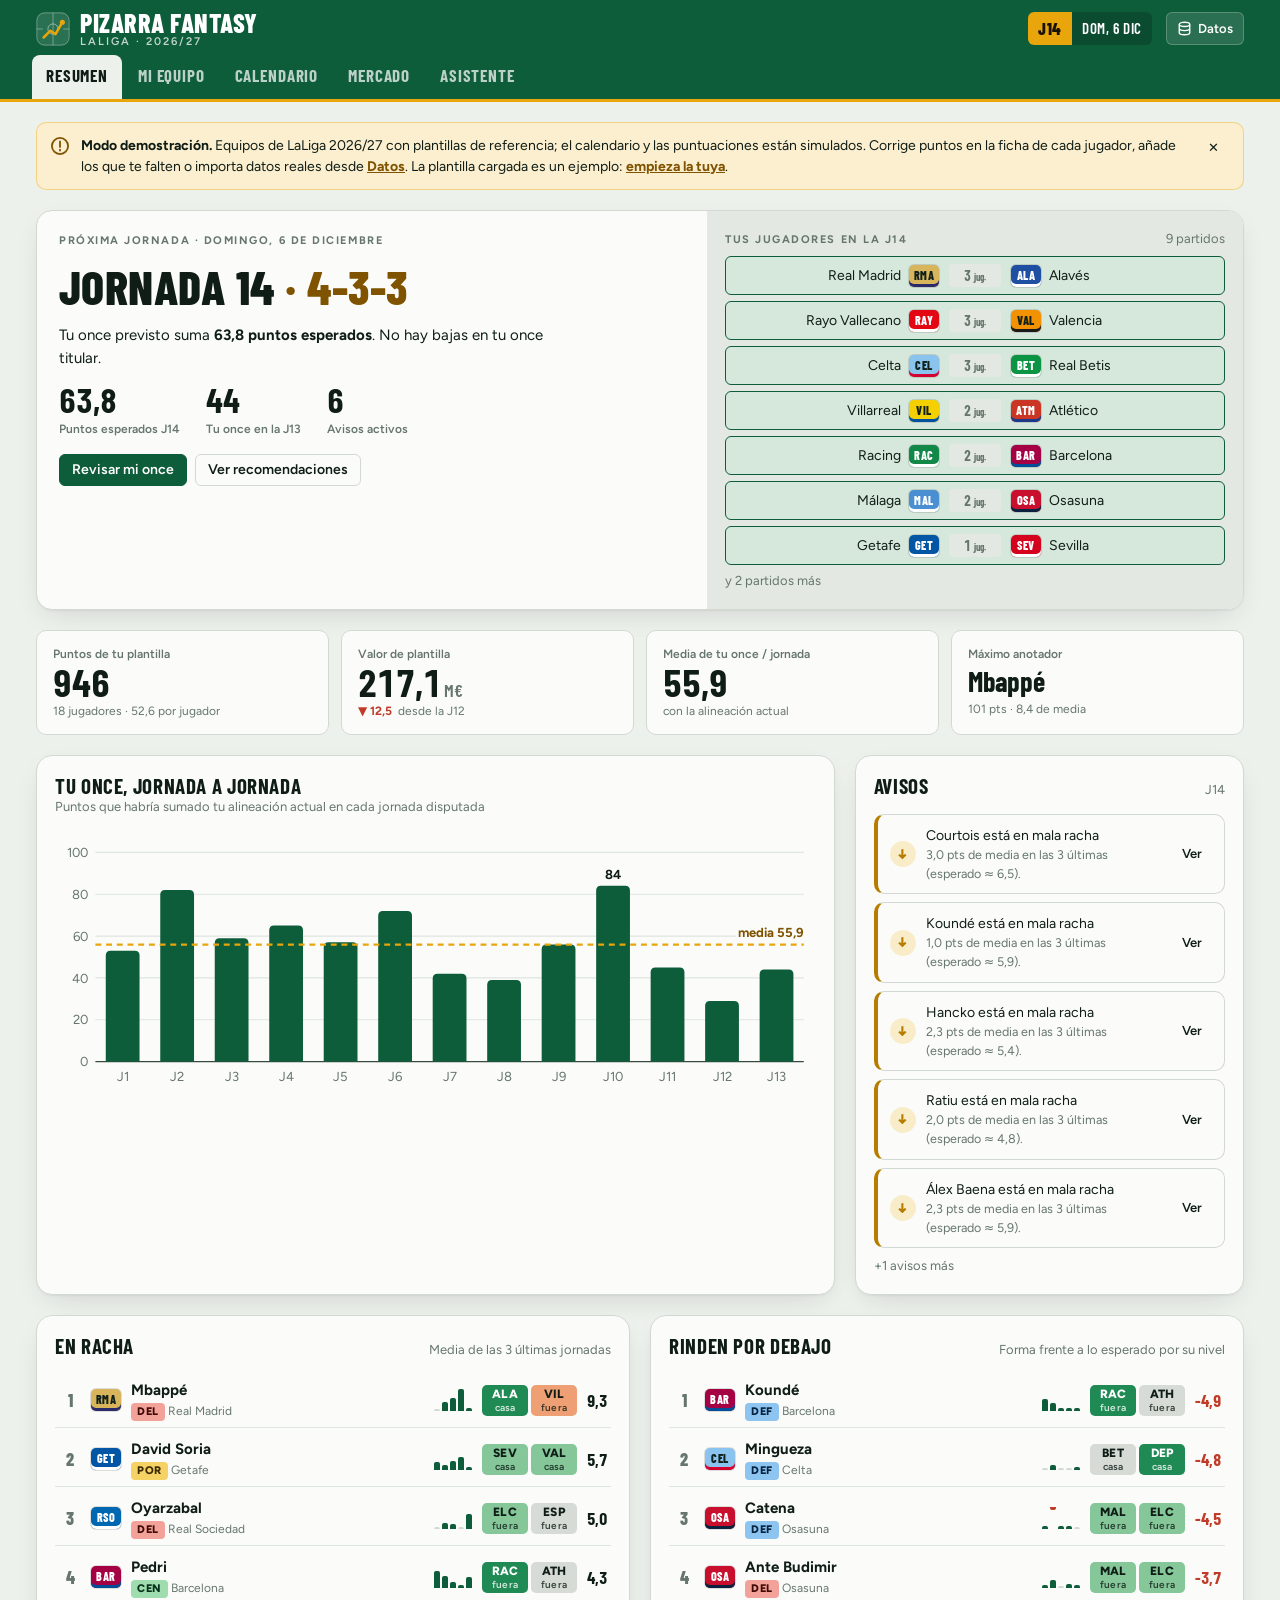
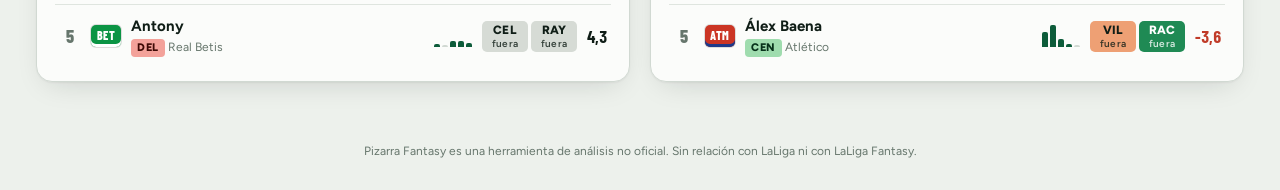
==== fantasy/index.html @ b84b713e "Añadir Pizarra Fantasy: analizador de equipo de LaLiga Fantasy App web estática (HTML/CSS/JS sin dep" ====
<!DOCTYPE html>
<html lang="es">
<head>
  <meta charset="UTF-8">
  <meta name="viewport" content="width=device-width, initial-scale=1.0, viewport-fit=cover">
  <title>Pizarra Fantasy</title>
  <meta name="description" content="Analiza tu equipo de LaLiga Fantasy: forma, puntos por jornada, calendario, alineación óptima y fichajes recomendados.">
  <link rel="preconnect" href="https://fonts.googleapis.com">
  <link rel="preconnect" href="https://fonts.gstatic.com" crossorigin>
  <link rel="stylesheet" href="https://fonts.googleapis.com/css2?family=Barlow+Condensed:wght@600;700;800&family=Figtree:wght@400;500;600;700;800&display=swap">
  <link rel="stylesheet" href="app.css">
</head>
<body>
  <header class="top">
    <div class="top-inner">
      <div class="top-row">
        <a class="brand" href="#resumen" aria-label="Pizarra Fantasy, inicio">
          <svg class="brand-mark" viewBox="0 0 40 40" aria-hidden="true">
            <rect x="1" y="1" width="38" height="38" rx="9" fill="#ffffff" fill-opacity=".12" stroke="#ffffff" stroke-opacity=".4"/>
            <path d="M20 1v38M1 20h7M32 20h7" stroke="#ffffff" stroke-opacity=".4"/>
            <circle cx="20" cy="20" r="6" fill="none" stroke="#ffffff" stroke-opacity=".55"/>
            <path d="M9 30 L17 22 L23 26 L31 12" fill="none" stroke="#e8a50c" stroke-width="3" stroke-linecap="round" stroke-linejoin="round"/>
            <circle cx="31" cy="12" r="3" fill="#e8a50c"/>
          </svg>
          <span class="brand-name">Pizarra Fantasy<small>LaLiga · 2026/27</small></span>
        </a>
        <div class="matchday" id="md-label" aria-label="Próxima jornada"></div>
        <button class="icon-btn" id="data-btn" type="button">
          <svg width="15" height="15" viewBox="0 0 20 20" aria-hidden="true"><ellipse cx="10" cy="4.5" rx="7" ry="2.8" fill="none" stroke="currentColor" stroke-width="1.8"/><path d="M3 4.5v11c0 1.5 3.1 2.8 7 2.8s7-1.3 7-2.8v-11M3 10c0 1.5 3.1 2.8 7 2.8s7-1.3 7-2.8" fill="none" stroke="currentColor" stroke-width="1.8"/></svg>
          Datos
        </button>
      </div>
      <nav class="tabs" role="tablist" aria-label="Secciones">
        <button class="tab" role="tab" data-tab="resumen">Resumen</button>
        <button class="tab" role="tab" data-tab="equipo">Mi equipo</button>
        <button class="tab" role="tab" data-tab="calendario">Calendario</button>
        <button class="tab" role="tab" data-tab="mercado">Mercado</button>
        <button class="tab" role="tab" data-tab="asistente">Asistente</button>
      </nav>
    </div>
  </header>

  <main class="wrap" id="main"></main>
  <p class="footer-note wrap" style="padding-block:0 30px">Pizarra Fantasy es una herramienta de análisis no oficial. Sin relación con LaLiga ni con LaLiga Fantasy.</p>

  <dialog id="modal" aria-label="Detalle"></dialog>

  <script src="data.js"></script>
  <script src="app.js"></script>
</body>
</html>
---- fantasy/app.css ----
/* Layout: cabecera tipo marcador + pestañas; contenido en rejilla de 12 columnas que se pliega a una en móvil.
   Identidad: pizarra táctica (verde césped, tiza) con el ámbar de los puntos como único acento. */
:root {
  --bg: #edf1ec;
  --surface: #fbfcfa;
  --surface-2: #e3e9e2;
  --ink: #0f1d16;
  --ink-2: #384a40;
  --muted: #66766c;
  --line: #d1d9d2;
  --brand: #0d5c3a;
  --brand-soft: #d6e8dc;
  --brand-ink: #ffffff;
  --accent: #e8a50c;
  --accent-ink: #7f5300;
  --accent-soft: #fbefcf;
  --pitch-1: #2e7a4d;
  --pitch-2: #296f46;
  --chalk: rgba(255, 255, 255, .5);
  --good: #1b8550;
  --warn: #b77d00;
  --bad: #c03b28;
  --good-soft: #dcefe3;
  --warn-soft: #f8ecc9;
  --bad-soft: #f7dfd9;
  --fdr1: #1f8a54; --fdr2: #86c79a; --fdr3: #d6dbd5; --fdr4: #eea074; --fdr5: #c03b28;
  --fdr1-ink: #ffffff; --fdr2-ink: #0f1d16; --fdr3-ink: #0f1d16; --fdr4-ink: #0f1d16; --fdr5-ink: #ffffff;
  --bar: #0d5c3a;
  --bar-neg: #c03b28;
  --grid: #dfe5df;
  --overlay: rgba(10, 20, 15, .45);
  --shadow: 0 1px 2px rgba(15, 29, 22, .05), 0 10px 30px -12px rgba(15, 29, 22, .18);
  --head-bg: #0d5c3a;
  --head-ink: #ffffff;

  --f-display: "Barlow Condensed", "Arial Narrow", "Roboto Condensed", sans-serif;
  --f-body: "Figtree", system-ui, -apple-system, "Segoe UI", Roboto, sans-serif;

  --r-sm: 6px;
  --r-md: 10px;
  --r-lg: 16px;
}
@media (prefers-color-scheme: dark) {
  :root:not([data-theme="light"]) {
    --bg: #0d1612; --surface: #14201a; --surface-2: #1b2a22; --ink: #e6eee9; --ink-2: #bccbc2; --muted: #879a8f;
    --line: #273830; --brand: #5cb98a; --brand-soft: #1d3a2b; --brand-ink: #07130c; --accent: #f2b52e; --accent-ink: #f2b52e;
    --accent-soft: #3a2e10; --pitch-1: #1f5a39; --pitch-2: #1b5134; --chalk: rgba(255, 255, 255, .38);
    --good: #4fbf83; --warn: #e2a93a; --bad: #ec6e57; --good-soft: #173826; --warn-soft: #3b2f12; --bad-soft: #432019;
    --fdr1: #2b9c62; --fdr2: #6fb488; --fdr3: #3a4a42; --fdr4: #d98458; --fdr5: #d24a35;
    --fdr1-ink: #07130c; --fdr2-ink: #07130c; --fdr3-ink: #e6eee9; --fdr4-ink: #07130c; --fdr5-ink: #ffffff;
    --bar: #5cb98a; --bar-neg: #ec6e57; --grid: #22332a; --overlay: rgba(0, 0, 0, .6);
    --shadow: 0 1px 2px rgba(0, 0, 0, .3), 0 10px 30px -12px rgba(0, 0, 0, .6);
    --head-bg: #10301f; --head-ink: #ffffff;
    color-scheme: dark;
  }
}
:root[data-theme="dark"] {
  --bg: #0d1612; --surface: #14201a; --surface-2: #1b2a22; --ink: #e6eee9; --ink-2: #bccbc2; --muted: #879a8f;
  --line: #273830; --brand: #5cb98a; --brand-soft: #1d3a2b; --brand-ink: #07130c; --accent: #f2b52e; --accent-ink: #f2b52e;
  --accent-soft: #3a2e10; --pitch-1: #1f5a39; --pitch-2: #1b5134; --chalk: rgba(255, 255, 255, .38);
  --good: #4fbf83; --warn: #e2a93a; --bad: #ec6e57; --good-soft: #173826; --warn-soft: #3b2f12; --bad-soft: #432019;
  --fdr1: #2b9c62; --fdr2: #6fb488; --fdr3: #3a4a42; --fdr4: #d98458; --fdr5: #d24a35;
  --fdr1-ink: #07130c; --fdr2-ink: #07130c; --fdr3-ink: #e6eee9; --fdr4-ink: #07130c; --fdr5-ink: #ffffff;
  --bar: #5cb98a; --bar-neg: #ec6e57; --grid: #22332a; --overlay: rgba(0, 0, 0, .6);
  --shadow: 0 1px 2px rgba(0, 0, 0, .3), 0 10px 30px -12px rgba(0, 0, 0, .6);
    --head-bg: #10301f; --head-ink: #ffffff;
  color-scheme: dark;
}

* { box-sizing: border-box; }
html, body { background: var(--bg); }
body {
  margin: 0; color: var(--ink); font-family: var(--f-body); font-size: 15px; line-height: 1.5;
  -webkit-font-smoothing: antialiased;
}
button, input, select, textarea { font: inherit; color: inherit; }
button { cursor: pointer; }
:focus-visible { outline: 2px solid var(--accent); outline-offset: 2px; border-radius: 4px; }
.num { font-variant-numeric: tabular-nums; }
.muted { color: var(--muted); }
h1, h2, h3 { text-wrap: balance; margin: 0; }

/* ---------- Cabecera ---------- */
.top {
  position: sticky; top: env(safe-area-inset-top, 0px); z-index: 20;
  background: var(--head-bg); color: var(--head-ink);
  border-bottom: 3px solid var(--accent);
}
.top-inner { max-width: 1240px; margin: 0 auto; padding: 10px 16px 0; display: grid; gap: 8px; }
.top-row { display: flex; align-items: center; gap: 14px; flex-wrap: wrap; }
.brand { display: flex; align-items: center; gap: 10px; text-decoration: none; color: inherit; }
.brand-mark { width: 34px; height: 34px; flex: none; }
.brand-name { font-family: var(--f-display); font-weight: 800; font-size: 26px; letter-spacing: .02em; text-transform: uppercase; line-height: 1; }
.brand-name small { display: block; font-size: 11px; font-weight: 600; letter-spacing: .18em; opacity: .75; font-family: var(--f-body); }
.matchday {
  margin-left: auto; display: flex; align-items: stretch; border-radius: var(--r-sm); overflow: hidden;
  font-family: var(--f-display); text-transform: uppercase; letter-spacing: .04em; font-size: 15px; font-weight: 600;
  background: rgba(0, 0, 0, .18);
}
.matchday b { background: var(--accent); color: #1a1200; padding: 4px 10px; font-weight: 800; font-size: 17px; }
.matchday span { padding: 4px 10px; display: flex; align-items: center; }
.icon-btn {
  background: rgba(255, 255, 255, .12); border: 1px solid rgba(255, 255, 255, .22); color: inherit;
  border-radius: var(--r-sm); padding: 6px 10px; display: inline-flex; align-items: center; gap: 6px; font-size: 13px; font-weight: 600;
}
.icon-btn:hover { background: rgba(255, 255, 255, .2); }
.tabs { display: flex; gap: 2px; overflow-x: auto; scrollbar-width: none; margin: 0 -4px; }
.tabs::-webkit-scrollbar { display: none; }
.tab {
  background: none; border: 0; color: inherit; opacity: .72; padding: 8px 14px 10px; white-space: nowrap;
  font-family: var(--f-display); font-size: 17px; font-weight: 700; letter-spacing: .05em; text-transform: uppercase;
  border-radius: 8px 8px 0 0; position: relative;
}
.tab:hover { opacity: 1; }
.tab[aria-selected="true"] { opacity: 1; background: var(--bg); color: var(--ink); }

/* ---------- Contenedor ---------- */
.wrap { max-width: 1240px; margin: 0 auto; padding-inline: 16px; padding-block: 20px 60px; }
.view { display: grid; gap: 20px; }
.grid { display: grid; grid-template-columns: repeat(12, minmax(0, 1fr)); gap: 20px; }
.span-12 { grid-column: span 12; } .span-8 { grid-column: span 8; } .span-7 { grid-column: span 7; }
.span-6 { grid-column: span 6; } .span-5 { grid-column: span 5; } .span-4 { grid-column: span 4; }
@media (max-width: 960px) { .span-8, .span-7, .span-6, .span-5, .span-4 { grid-column: span 12; } }

.panel {
  background: var(--surface); border: 1px solid var(--line); border-radius: var(--r-lg);
  padding: 18px; min-width: 0; box-shadow: var(--shadow);
}
.panel-head { display: flex; align-items: baseline; justify-content: space-between; gap: 12px; margin-bottom: 14px; flex-wrap: wrap; }
.panel-title { font-family: var(--f-display); font-size: 21px; font-weight: 700; text-transform: uppercase; letter-spacing: .03em; line-height: 1.1; }
.panel-sub { font-size: 13px; color: var(--muted); }
.eyebrow { font-size: 11px; font-weight: 700; letter-spacing: .14em; text-transform: uppercase; color: var(--muted); }

/* ---------- Aviso de datos ---------- */
.notice {
  display: flex; gap: 12px; align-items: flex-start; padding: 12px 14px; border-radius: var(--r-md);
  background: var(--accent-soft); border: 1px solid color-mix(in srgb, var(--accent) 40%, transparent); font-size: 14px;
}
.notice svg { flex: none; margin-top: 2px; color: var(--accent-ink); }
.notice p { margin: 0; flex: 1; min-width: 0; }
.notice .link { color: var(--accent-ink); font-weight: 700; background: none; border: 0; padding: 0; text-decoration: underline; }

/* ---------- Botones ---------- */
.btn {
  display: inline-flex; align-items: center; gap: 6px; border-radius: var(--r-sm); border: 1px solid var(--line);
  background: var(--surface); padding: 7px 12px; font-size: 14px; font-weight: 600; line-height: 1.2;
}
.btn:hover { border-color: var(--ink-2); }
.btn-primary { background: var(--brand); color: var(--brand-ink); border-color: var(--brand); }
.btn-primary:hover { filter: brightness(1.08); border-color: var(--brand); }
.btn-accent { background: var(--accent); color: #1a1200; border-color: var(--accent); }
.btn-ghost { background: transparent; border-color: transparent; }
.btn-ghost:hover { background: var(--surface-2); border-color: transparent; }
.btn-sm { padding: 4px 9px; font-size: 13px; }
.btn-danger { color: var(--bad); }
.add-btn {
  width: 30px; height: 30px; border-radius: 50%; border: 1px solid var(--line); background: var(--surface);
  display: inline-grid; place-items: center; font-size: 18px; font-weight: 700; line-height: 1; color: var(--brand);
}
.add-btn:hover { background: var(--brand); color: var(--brand-ink); border-color: var(--brand); }
.add-btn.owned { background: var(--brand-soft); color: var(--brand); border-color: transparent; }
.add-btn.owned:hover { background: var(--bad-soft); color: var(--bad); }

/* ---------- Formularios ---------- */
.field { display: grid; gap: 4px; font-size: 12px; font-weight: 600; color: var(--muted); }
.input, .select, textarea.input {
  border: 1px solid var(--line); background: var(--surface); border-radius: var(--r-sm); padding: 7px 10px; font-size: 14px; min-width: 0;
}
.input:focus, .select:focus { outline: 2px solid var(--brand); outline-offset: -1px; }
.toolbar { display: flex; gap: 10px; flex-wrap: wrap; align-items: end; }
.chips { display: inline-flex; gap: 4px; flex-wrap: wrap; }
.chip {
  border: 1px solid var(--line); background: var(--surface); border-radius: 999px; padding: 5px 12px;
  font-size: 13px; font-weight: 700; letter-spacing: .03em;
}
.chip[aria-pressed="true"] { background: var(--ink); color: var(--bg); border-color: var(--ink); }

/* ---------- KPIs ---------- */
.kpis { display: grid; grid-template-columns: repeat(4, minmax(0, 1fr)); gap: 12px; }
@media (max-width: 760px) { .kpis { grid-template-columns: repeat(2, minmax(0, 1fr)); } }
.kpi { background: var(--surface); border: 1px solid var(--line); border-radius: var(--r-md); padding: 14px 16px; min-width: 0; }
.kpi-label { font-size: 12px; font-weight: 600; color: var(--muted); }
.kpi-value { font-family: var(--f-display); font-size: 38px; font-weight: 700; line-height: 1.05; font-variant-numeric: tabular-nums; }
.kpi-value small { font-size: 18px; font-weight: 600; color: var(--muted); margin-left: 2px; }
.kpi-foot { font-size: 12px; color: var(--muted); display: flex; gap: 6px; align-items: center; }
.delta-up { color: var(--good); font-weight: 700; }
.delta-down { color: var(--bad); font-weight: 700; }

/* ---------- Hero de jornada ---------- */
.hero {
  display: grid; grid-template-columns: minmax(0, 1.25fr) minmax(0, 1fr); gap: 0; border-radius: var(--r-lg); overflow: hidden;
  border: 1px solid var(--line); background: var(--surface); box-shadow: var(--shadow);
}
@media (max-width: 860px) { .hero { grid-template-columns: 1fr; } }
.hero-main { padding: 22px; display: grid; gap: 14px; align-content: start; }
.hero-title { font-family: var(--f-display); font-size: clamp(30px, 4.4vw, 48px); font-weight: 800; line-height: .98; text-transform: uppercase; letter-spacing: .01em; }
.hero-title em { font-style: normal; color: var(--accent-ink); }
.hero-stats { display: flex; gap: 26px; flex-wrap: wrap; }
.hero-stat b { display: block; font-family: var(--f-display); font-size: 34px; line-height: 1; font-weight: 700; font-variant-numeric: tabular-nums; }
.hero-stat span { font-size: 12px; color: var(--muted); font-weight: 600; }
.hero-side { background: var(--surface-2); padding: 18px; display: grid; gap: 8px; align-content: start; min-width: 0; }

/* ---------- Partidos ---------- */
.fixture-list { display: grid; gap: 6px; }
.fixture {
  display: grid; grid-template-columns: minmax(0, 1fr) auto minmax(0, 1fr); align-items: center; gap: 10px;
  padding: 7px 10px; border-radius: var(--r-sm); background: var(--surface); border: 1px solid var(--line); font-size: 14px;
}
.fixture .h { text-align: right; display: flex; justify-content: flex-end; align-items: center; gap: 8px; min-width: 0; }
.fixture .a { display: flex; align-items: center; gap: 8px; min-width: 0; }
.fixture .h span, .fixture .a span { overflow: hidden; text-overflow: ellipsis; white-space: nowrap; }
.fixture .score {
  font-family: var(--f-display); font-weight: 700; font-size: 17px; min-width: 52px; text-align: center;
  background: var(--ink); color: var(--bg); border-radius: 4px; padding: 1px 8px; font-variant-numeric: tabular-nums;
}
.fixture .score.vs { background: var(--surface-2); color: var(--muted); font-size: 14px; }
.fixture.mine { border-color: var(--brand); background: var(--brand-soft); }
.fixture .own { font-size: 11px; font-weight: 700; color: var(--brand); }

/* ---------- Escudos / camisetas ---------- */
.crest {
  min-width: 30px; height: 22px; padding: 0 3px 2px; border-radius: 5px; flex: none; display: inline-grid; place-items: center;
  font-family: var(--f-display); font-size: 12px; font-weight: 800; letter-spacing: .03em; line-height: 1;
  background: var(--c1); color: var(--c2); box-shadow: inset 0 -3px 0 var(--c2), 0 0 0 1px rgba(0, 0, 0, .12);
}
.crest.lg { min-width: 36px; height: 26px; font-size: 13px; }
.jersey { flex: none; display: block; }

/* ---------- Jugadores ---------- */
.pcell { display: flex; align-items: center; gap: 10px; min-width: 0; }
.pcell-text { min-width: 0; display: grid; }
.pname { font-weight: 700; white-space: nowrap; overflow: hidden; text-overflow: ellipsis; background: none; border: 0; padding: 0; text-align: left; }
button.pname:hover { color: var(--brand); text-decoration: underline; }
.pmeta { font-size: 12px; color: var(--muted); }
.pos {
  display: inline-block; font-size: 11px; font-weight: 800; letter-spacing: .06em; padding: 1px 6px; border-radius: 4px;
  font-family: var(--f-body);
}
.pos-POR { background: #f6d265; color: #3b2a00; }
.pos-DEF { background: #8ec5f0; color: #062440; }
.pos-CEN { background: #9fdcae; color: #07311a; }
.pos-DEL { background: #f3a29a; color: #3f0a05; }
.status { display: inline-flex; align-items: center; gap: 5px; font-size: 12px; font-weight: 700; padding: 2px 8px; border-radius: 999px; white-space: nowrap; }
.status::before { content: ""; width: 7px; height: 7px; border-radius: 50%; background: currentColor; }
.st-ok { color: var(--good); background: var(--good-soft); }
.st-doubtful { color: var(--warn); background: var(--warn-soft); }
.st-injured, .st-suspended { color: var(--bad); background: var(--bad-soft); }
.pts-badge {
  display: inline-grid; place-items: center; min-width: 34px; padding: 2px 6px; border-radius: 5px;
  font-family: var(--f-display); font-weight: 800; font-size: 16px; line-height: 1.1; font-variant-numeric: tabular-nums;
  background: var(--accent); color: #1a1200;
}
.pts-badge.neg { background: var(--bad); color: #fff; }
.pts-badge.zero { background: var(--surface-2); color: var(--muted); }
.xp { font-family: var(--f-display); font-weight: 700; font-size: 17px; font-variant-numeric: tabular-nums; }

/* Forma: mini barras de las últimas jornadas */
.form { display: inline-flex; align-items: flex-end; gap: 2px; height: 22px; }
.form i { width: 6px; border-radius: 2px 2px 0 0; background: var(--bar); display: block; min-height: 2px; }
.form i.neg { background: var(--bar-neg); border-radius: 0 0 2px 2px; align-self: flex-start; }
.form i.dnp { background: var(--line); height: 2px !important; }

/* FDR */
.fdr {
  display: inline-grid; place-items: center; min-width: 46px; padding: 3px 6px; border-radius: 5px;
  font-size: 12px; font-weight: 800; letter-spacing: .02em; line-height: 1.15; text-align: center;
}
.fdr small { display: block; font-size: 10px; font-weight: 600; opacity: .8; }
.fdr-1 { background: var(--fdr1); color: var(--fdr1-ink); }
.fdr-2 { background: var(--fdr2); color: var(--fdr2-ink); }
.fdr-3 { background: var(--fdr3); color: var(--fdr3-ink); }
.fdr-4 { background: var(--fdr4); color: var(--fdr4-ink); }
.fdr-5 { background: var(--fdr5); color: var(--fdr5-ink); }
.fdr-row { display: inline-flex; gap: 3px; flex-wrap: wrap; }
@media (max-width: 520px) { .cmp-row { grid-template-columns: minmax(0, 1fr) 76px minmax(0, 1fr); } .cmp-row .fdr { min-width: 38px; } }

/* ---------- Tablas ---------- */
.table-wrap { overflow-x: auto; margin: 0 -18px; padding: 0 18px; }
table.t { width: 100%; border-collapse: collapse; font-size: 14px; }
.t th {
  text-align: left; font-size: 11px; font-weight: 700; color: var(--muted); letter-spacing: .08em; text-transform: uppercase;
  padding: 8px 8px; border-bottom: 1px solid var(--line); white-space: nowrap; position: sticky; top: 0; background: var(--surface);
}
.t th.sortable { cursor: pointer; user-select: none; }
.t th.sortable:hover { color: var(--ink); }
.t th[aria-sort] { color: var(--ink); }
.t td { padding: 8px 8px; border-bottom: 1px solid var(--grid); vertical-align: middle; white-space: nowrap; }
.t tr:last-child td { border-bottom: 0; }
.t tbody tr:hover td { background: color-mix(in srgb, var(--surface-2) 55%, transparent); }
.t .r { text-align: right; } .t .c { text-align: center; }
.t tr.owned td:first-child { box-shadow: inset 3px 0 0 var(--brand); }

/* ---------- Campo ---------- */
.team-layout { display: grid; grid-template-columns: minmax(0, 1fr) 300px; gap: 20px; align-items: start; }
@media (max-width: 960px) { .team-layout { grid-template-columns: 1fr; } }
.pitch {
  position: relative; border-radius: var(--r-lg); overflow: hidden; aspect-ratio: 7 / 8; max-width: 100%;
  background: repeating-linear-gradient(180deg, var(--pitch-1) 0 12.5%, var(--pitch-2) 12.5% 25%);
  display: grid; grid-template-rows: repeat(4, 1fr); padding: 4% 2% 6%;
  box-shadow: var(--shadow);
}
.pitch-lines { position: absolute; inset: 0; width: 100%; height: 100%; pointer-events: none; }
.pitch-row { display: flex; justify-content: space-evenly; align-items: center; position: relative; z-index: 1; }
.slot {
  display: grid; justify-items: center; gap: 3px; width: 96px; max-width: 22%; background: none; border: 0; padding: 4px; color: #fff;
  border-radius: var(--r-md); transition: transform .15s ease;
}
.slot:hover { transform: translateY(-2px); }
.slot .jersey { width: 48px; height: 48px; filter: drop-shadow(0 3px 4px rgba(0, 0, 0, .3)); }
.slot-name {
  background: rgba(8, 20, 14, .82); color: #fff; font-size: 12px; font-weight: 700; padding: 2px 7px; border-radius: 4px;
  max-width: 100%; overflow: hidden; text-overflow: ellipsis; white-space: nowrap;
}
.slot-info { display: flex; gap: 3px; align-items: center; }
.slot-xp { background: var(--accent); color: #1a1200; font-family: var(--f-display); font-weight: 800; font-size: 13px; padding: 0 5px; border-radius: 3px; }
.slot-opp { background: rgba(255, 255, 255, .92); color: #0f1d16; font-size: 10px; font-weight: 800; padding: 1px 4px; border-radius: 3px; }
.slot-alert { position: absolute; margin-left: 34px; margin-top: -4px; width: 16px; height: 16px; border-radius: 50%; display: grid; place-items: center; font-size: 11px; font-weight: 900; color: #fff; border: 2px solid #fff; }
.slot-alert.bad { background: #c03b28; } .slot-alert.warn { background: #b77d00; }
.slot.empty .ghost {
  width: 48px; height: 48px; border-radius: 50%; border: 2px dashed var(--chalk); display: grid; place-items: center; font-size: 24px; color: #fff;
}
@media (max-width: 520px) {
  .slot .jersey, .slot.empty .ghost { width: 36px; height: 36px; }
  .slot-name { font-size: 10.5px; padding: 1px 4px; }
  .slot-alert { margin-left: 24px; }
}
.bench { display: grid; gap: 6px; }
.bench-item {
  display: grid; grid-template-columns: auto minmax(0, 1fr) auto; gap: 10px; align-items: center; padding: 8px 10px;
  border: 1px solid var(--line); border-radius: var(--r-md); background: var(--surface);
}

/* ---------- Gráficos ---------- */
.chart { width: 100%; height: auto; display: block; overflow: visible; }
.chart text { fill: var(--muted); font-family: var(--f-body); font-size: 11px; }
.chart .lbl-strong { fill: var(--ink); font-weight: 700; }
.chart .gridline { stroke: var(--grid); stroke-width: 1; }
.chart .zero { stroke: var(--ink-2); stroke-width: 1; }
.chart .bar { fill: var(--bar); }
.chart .bar.neg { fill: var(--bar-neg); }
.chart .bar.dnp { fill: var(--line); }
.chart .hit { fill: transparent; cursor: default; }
.chart .hit:hover + .bar, .chart g.col:hover .bar { filter: brightness(1.15); }
.chart .avgline { stroke: var(--accent); stroke-width: 2; stroke-dasharray: 5 4; }
.chart .avg-text { fill: var(--accent-ink); font-weight: 700; stroke: var(--surface); stroke-width: 4px; paint-order: stroke; stroke-linejoin: round; }
.chart .bar.zero-pts { fill: var(--muted); }
.chart .line { fill: none; stroke: var(--bar); stroke-width: 2; }
.chart .area { fill: var(--bar); opacity: .12; }
.chart .dot { fill: var(--bar); stroke: var(--surface); stroke-width: 2; }
.legend { display: flex; gap: 14px; flex-wrap: wrap; font-size: 12px; color: var(--muted); }
.legend i { display: inline-block; width: 10px; height: 10px; border-radius: 2px; margin-right: 5px; vertical-align: -1px; }

#tip {
  position: fixed; z-index: 100; pointer-events: none; background: var(--ink); color: var(--bg);
  padding: 6px 9px; border-radius: 6px; font-size: 12px; line-height: 1.35; max-width: 240px; box-shadow: var(--shadow);
  transform: translate(-50%, calc(-100% - 10px));
}
#tip b { font-weight: 800; }

/* ---------- Listas de alertas / recomendaciones ---------- */
.alerts { display: grid; gap: 8px; }
.alert {
  display: grid; grid-template-columns: auto minmax(0, 1fr) auto; gap: 10px; align-items: center; padding: 10px 12px;
  border-radius: var(--r-md); background: var(--surface); border: 1px solid var(--line); border-left: 4px solid var(--muted);
  font-size: 14px;
}
.alert.bad { border-left-color: var(--bad); } .alert.warn { border-left-color: var(--warn); } .alert.good { border-left-color: var(--good); }
.alert .ico { width: 26px; height: 26px; border-radius: 50%; display: grid; place-items: center; font-weight: 900; font-size: 14px; }
.alert.bad .ico { background: var(--bad-soft); color: var(--bad); }
.alert.warn .ico { background: var(--warn-soft); color: var(--warn); }
.alert.good .ico { background: var(--good-soft); color: var(--good); }
.alert p { margin: 0; min-width: 0; }
.alert p small { display: block; color: var(--muted); font-size: 12.5px; }

.rank { display: grid; gap: 4px; }
.rank-item { display: grid; grid-template-columns: minmax(22px, auto) minmax(0, 1fr) auto; gap: 10px; align-items: center; padding: 6px 4px; border-bottom: 1px solid var(--grid); }
.rank-item:last-child { border-bottom: 0; }
.rank-n { font-family: var(--f-display); font-weight: 800; font-size: 18px; color: var(--muted); text-align: center; }

.swap {
  display: grid; grid-template-columns: minmax(0, 1fr) auto minmax(0, 1fr) auto; gap: 12px; align-items: center;
  padding: 12px; border: 1px solid var(--line); border-radius: var(--r-md); background: var(--surface);
}
@media (max-width: 620px) { .swap { grid-template-columns: minmax(0, 1fr) auto minmax(0, 1fr); } .swap > .swap-gain { grid-column: 1 / -1; justify-self: start; } }
.swap-arrow { color: var(--muted); font-size: 20px; }
.swap-gain { text-align: right; display: grid; gap: 4px; justify-items: end; }

/* ---------- Calendario FDR ---------- */
.fdr-table td { padding: 5px 4px; }
.fdr-table tr.mine td { background: color-mix(in srgb, var(--brand-soft) 70%, transparent); }
.fdr-table .tname { display: flex; gap: 8px; align-items: center; font-weight: 700; }
.owncount { font-size: 11px; font-weight: 800; color: var(--brand); background: var(--brand-soft); padding: 0 6px; border-radius: 999px; }

/* ---------- Modal ---------- */
dialog {
  border: 0; padding: 0; border-radius: var(--r-lg); background: var(--surface); color: var(--ink);
  width: min(860px, calc(100vw - 24px)); max-height: calc(100vh - 32px); box-shadow: 0 30px 80px -20px rgba(0, 0, 0, .5);
}
dialog::backdrop { background: var(--overlay); backdrop-filter: blur(2px); }
.modal-head {
  display: grid; grid-template-columns: auto minmax(0, 1fr) auto; gap: 16px; align-items: center; padding: 20px;
  background: linear-gradient(120deg, var(--c1) 0 62%, var(--c2) 62% 64%, var(--c1) 64%); color: #fff; position: relative;
}
.modal-head::after { content: ""; position: absolute; inset: 0; background: linear-gradient(90deg, rgba(0, 0, 0, .45), rgba(0, 0, 0, .15)); }
.modal-head > * { position: relative; z-index: 1; }
.modal-head h2 { font-family: var(--f-display); font-size: clamp(26px, 4vw, 38px); line-height: 1; text-transform: uppercase; font-weight: 800; }
.modal-head .sub { font-size: 14px; opacity: .92; display: flex; gap: 8px; align-items: center; flex-wrap: wrap; margin-top: 6px; }
.modal-close { background: rgba(0, 0, 0, .3); border: 0; color: #fff; width: 36px; height: 36px; border-radius: 50%; font-size: 20px; align-self: start; }
.modal-body { padding: 20px; display: grid; gap: 20px; overflow-y: auto; }
.stat-strip { display: grid; grid-template-columns: repeat(auto-fit, minmax(96px, 1fr)); gap: 1px; background: var(--line); border: 1px solid var(--line); border-radius: var(--r-md); overflow: hidden; }
.stat-strip > div { background: var(--surface); padding: 10px 12px; }
.stat-strip b { display: block; font-family: var(--f-display); font-size: 26px; line-height: 1.05; font-variant-numeric: tabular-nums; }
.stat-strip span { font-size: 11px; color: var(--muted); font-weight: 700; letter-spacing: .06em; text-transform: uppercase; }
.verdict { padding: 12px 14px; border-radius: var(--r-md); background: var(--surface-2); font-size: 14px; display: flex; gap: 10px; align-items: flex-start; }
.verdict strong { font-family: var(--f-display); text-transform: uppercase; font-size: 17px; letter-spacing: .04em; }
.next-fix { display: grid; grid-template-columns: repeat(5, minmax(0, 1fr)); gap: 6px; }
.next-fix .fdr { min-width: 0; padding: 8px 4px; font-size: 13px; }
.edit-pts { width: 58px; padding: 3px 6px; text-align: right; }
.manual-mark { font-size: 10px; font-weight: 800; color: var(--accent-ink); margin-left: 4px; }
.two-col { display: grid; grid-template-columns: minmax(0, 1fr) minmax(0, 1fr); gap: 20px; }
@media (max-width: 700px) { .two-col { grid-template-columns: 1fr; } }

/* Selector de jugador para un hueco */
.pick-list { display: grid; gap: 6px; }
.pick-item {
  display: grid; grid-template-columns: minmax(0, 1fr) auto auto; gap: 12px; align-items: center; text-align: left;
  padding: 9px 12px; border: 1px solid var(--line); border-radius: var(--r-md); background: var(--surface); width: 100%;
}
.pick-item:hover { border-color: var(--brand); }
.pick-item.current { border-color: var(--brand); background: var(--brand-soft); }

.empty-state { text-align: center; padding: 30px 16px; color: var(--muted); display: grid; gap: 10px; justify-items: center; }
.empty-state h3 { font-family: var(--f-display); text-transform: uppercase; font-size: 22px; color: var(--ink); }

.compare { display: grid; grid-template-columns: minmax(0, 1fr) auto minmax(0, 1fr); gap: 10px; align-items: center; }
.cmp-row { display: grid; grid-template-columns: minmax(0, 1fr) 110px minmax(0, 1fr); gap: 10px; align-items: center; padding: 6px 0; border-bottom: 1px solid var(--grid); font-size: 14px; }
.cmp-row:last-child { border-bottom: 0; }
.cmp-row .lab { text-align: center; font-size: 11px; font-weight: 700; color: var(--muted); letter-spacing: .06em; text-transform: uppercase; }
.cmp-row .l, .cmp-row .rr { font-family: var(--f-display); font-size: 20px; font-weight: 700; font-variant-numeric: tabular-nums; }
.cmp-row .l { text-align: right; }
.cmp-row .win { color: var(--good); }
.cmp-bar { height: 6px; border-radius: 3px; background: var(--bar); }

.toast {
  position: fixed; left: 50%; bottom: calc(20px + env(safe-area-inset-bottom, 0px)); transform: translateX(-50%); z-index: 200;
  background: var(--ink); color: var(--bg); padding: 10px 16px; border-radius: 999px; font-size: 14px; font-weight: 600; box-shadow: var(--shadow);
}
.footer-note { font-size: 12px; color: var(--muted); text-align: center; padding-top: 10px; }
.sep { height: 1px; background: var(--line); border: 0; margin: 0; }

@media (prefers-reduced-motion: no-preference) {
  .view { animation: rise .35s ease both; }
  @keyframes rise { from { transform: translateY(6px); opacity: .6; } to { transform: none; opacity: 1; } }
}
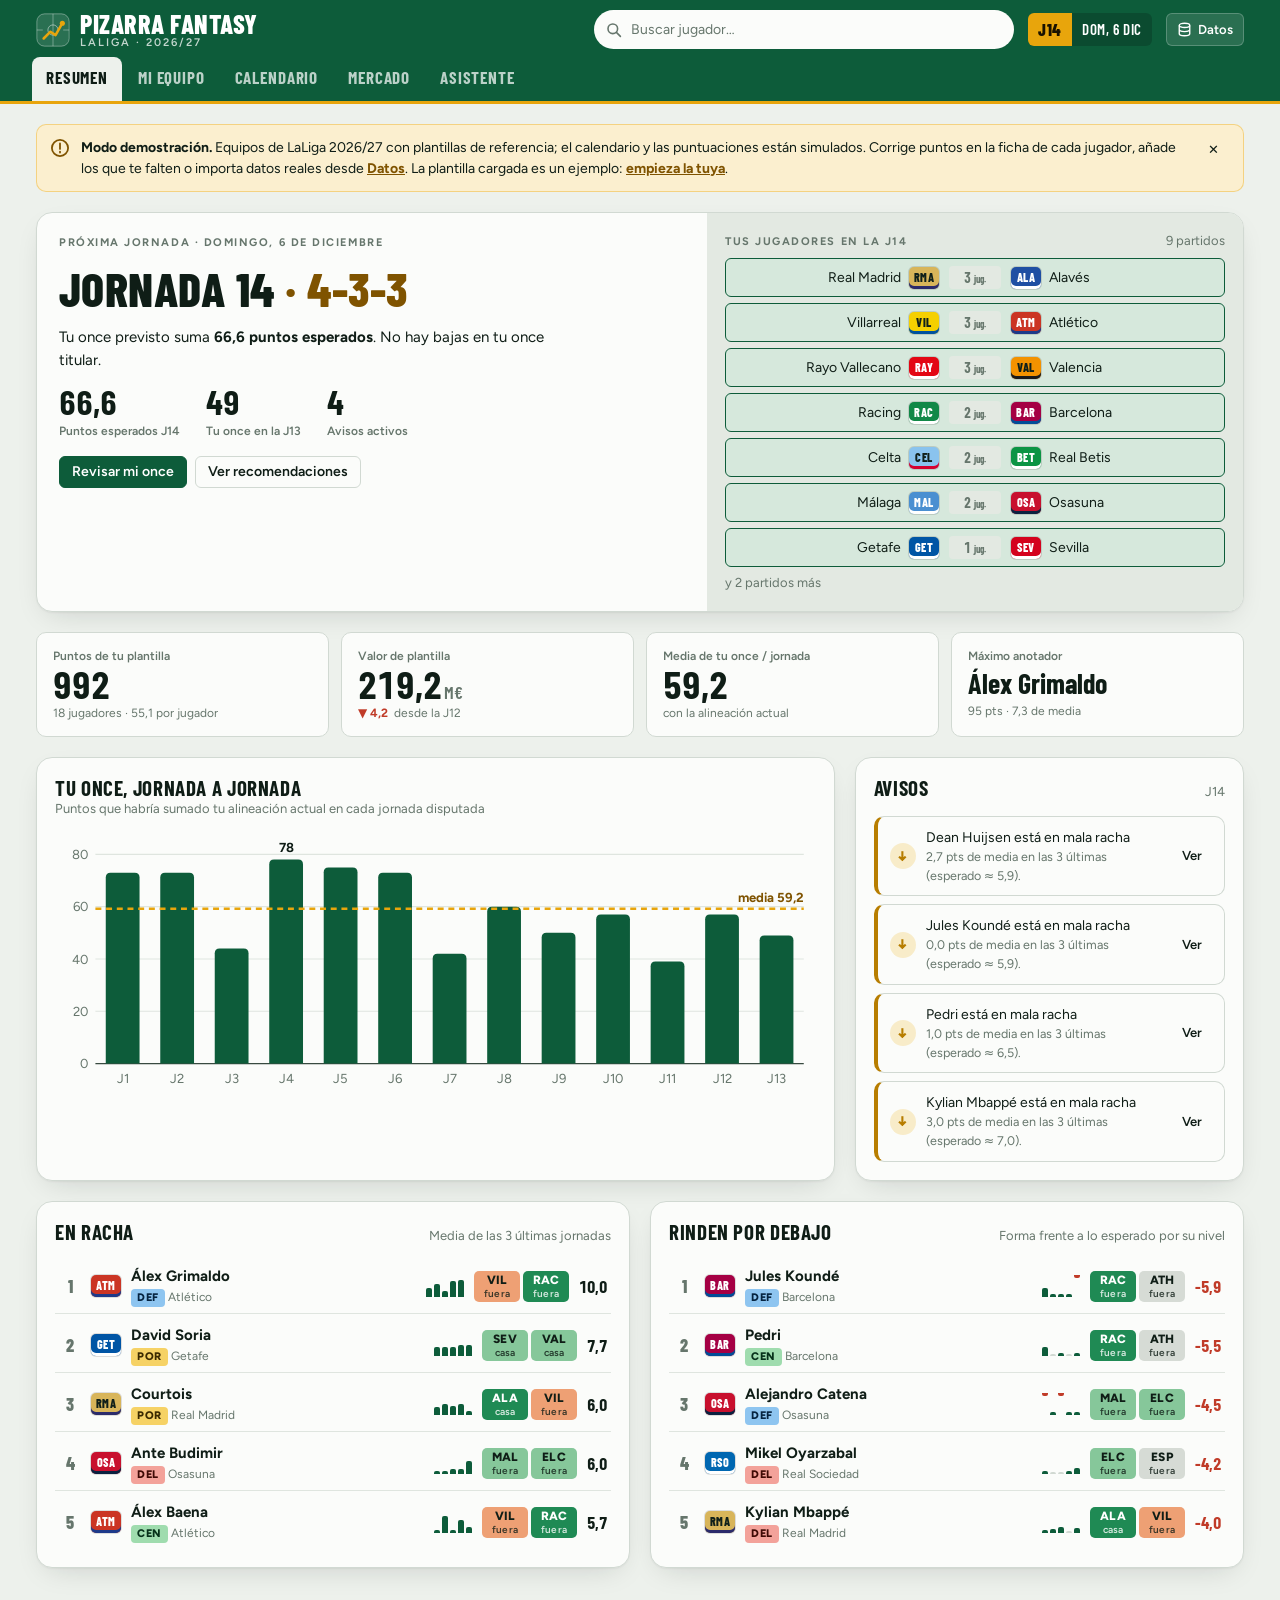
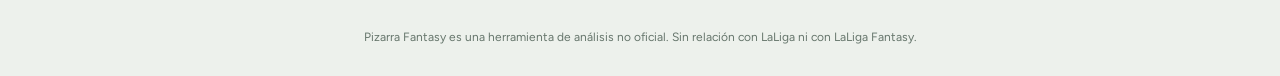
==== commit a9f6177f: "Precargar plantillas 2026/27 y añadir buscador con sugerencias - 463 jugadores de los 20 equipos con" ====
--- a/fantasy/index.html
+++ b/fantasy/index.html
@@ -24,6 +24,7 @@
           </svg>
           <span class="brand-name">Pizarra Fantasy<small>LaLiga · 2026/27</small></span>
         </a>
+        <div id="gsearch-slot"></div>
         <div class="matchday" id="md-label" aria-label="Próxima jornada"></div>
         <button class="icon-btn" id="data-btn" type="button">
           <svg width="15" height="15" viewBox="0 0 20 20" aria-hidden="true"><ellipse cx="10" cy="4.5" rx="7" ry="2.8" fill="none" stroke="currentColor" stroke-width="1.8"/><path d="M3 4.5v11c0 1.5 3.1 2.8 7 2.8s7-1.3 7-2.8v-11M3 10c0 1.5 3.1 2.8 7 2.8s7-1.3 7-2.8" fill="none" stroke="currentColor" stroke-width="1.8"/></svg>
--- a/fantasy/app.css
+++ b/fantasy/app.css
@@ -92,8 +92,7 @@
 .brand-mark { width: 34px; height: 34px; flex: none; }
 .brand-name { font-family: var(--f-display); font-weight: 800; font-size: 26px; letter-spacing: .02em; text-transform: uppercase; line-height: 1; }
 .brand-name small { display: block; font-size: 11px; font-weight: 600; letter-spacing: .18em; opacity: .75; font-family: var(--f-body); }
-.matchday {
-  margin-left: auto; display: flex; align-items: stretch; border-radius: var(--r-sm); overflow: hidden;
+.matchday { display: flex; align-items: stretch; border-radius: var(--r-sm); overflow: hidden;
   font-family: var(--f-display); text-transform: uppercase; letter-spacing: .04em; font-size: 15px; font-weight: 600;
   background: rgba(0, 0, 0, .18);
 }
@@ -452,3 +451,46 @@
   .view { animation: rise .35s ease both; }
   @keyframes rise { from { transform: translateY(6px); opacity: .6; } to { transform: none; opacity: 1; } }
 }
+
+/* ---------- Buscador con sugerencias ---------- */
+.top .psearch { flex: 1 1 240px; max-width: 420px; margin-left: auto; }
+@media (max-width: 640px) { .top .psearch { order: 5; flex-basis: 100%; max-width: none; margin-left: 0; } .matchday { margin-left: auto; } }
+.psearch { position: relative; min-width: 0; }
+.psearch-ico { position: absolute; left: 12px; top: 50%; transform: translateY(-50%); color: var(--muted); pointer-events: none; }
+.psearch-input {
+  width: 100%; border: 1px solid var(--line); background: var(--surface); color: var(--ink);
+  border-radius: 999px; padding: 8px 14px 8px 36px; font-size: 14px;
+}
+.psearch-input::placeholder { color: var(--muted); }
+.psearch-input:focus { outline: 2px solid var(--accent); outline-offset: 1px; }
+.top .psearch-input { border-color: transparent; }
+.psearch.big .psearch-input { font-size: 17px; padding: 13px 18px 13px 44px; border-width: 2px; }
+.psearch.big .psearch-input:focus { border-color: var(--brand); outline: none; }
+.psearch.big .psearch-ico { left: 16px; width: 20px; height: 20px; }
+.psearch-pop {
+  position: absolute; top: calc(100% + 6px); left: 0; right: 0; z-index: 60;
+  background: var(--surface); color: var(--ink); border: 1px solid var(--line); border-radius: var(--r-md);
+  box-shadow: 0 24px 60px -20px rgba(0, 0, 0, .45); padding: 6px; max-height: min(70vh, 540px); overflow-y: auto;
+}
+.top .psearch-pop { right: auto; width: max(100%, 440px); max-width: calc(100vw - 32px); }
+@media (max-width: 640px) { .top .psearch-pop { width: 100%; } }
+.sug-head { display: flex; justify-content: space-between; gap: 10px; padding: 4px 8px 6px; font-size: 11px; font-weight: 700; letter-spacing: .06em; text-transform: uppercase; color: var(--muted); }
+@media (max-width: 520px) { .sug-keys { display: none; } }
+.sug {
+  display: grid; grid-template-columns: auto minmax(0, 1fr) auto auto; gap: 12px; align-items: center;
+  padding: 8px 8px; border-radius: 8px; cursor: pointer;
+}
+.sug[aria-selected="true"], .sug:hover { background: var(--surface-2); }
+.sug.own .sug-name::after { content: "En tu plantilla"; margin-left: 8px; font-size: 10px; font-weight: 800; letter-spacing: .04em; color: var(--brand); text-transform: uppercase; }
+.sug-main { display: grid; min-width: 0; }
+.sug-name { font-weight: 700; white-space: nowrap; overflow: hidden; text-overflow: ellipsis; }
+.sug-name mark { background: var(--accent-soft); color: inherit; border-radius: 3px; box-shadow: inset 0 -2px 0 var(--accent); }
+.sug-stats { display: grid; justify-items: end; font-size: 12px; color: var(--muted); line-height: 1.3; }
+.sug-stats b { color: var(--ink); font-size: 13px; }
+@media (max-width: 420px) { .sug-stats { display: none; } .sug { grid-template-columns: auto minmax(0, 1fr) auto; } }
+.sug-empty { margin: 0; padding: 14px 10px; color: var(--muted); font-size: 14px; text-align: center; }
+.sug-empty .link { color: var(--accent-ink); font-weight: 700; background: none; border: 0; padding: 0; text-decoration: underline; }
+.add-panel { display: grid; grid-template-columns: minmax(0, 1fr) minmax(0, 1.3fr); gap: 10px 24px; align-items: center; }
+.add-panel-foot { grid-column: 1 / -1; display: flex; justify-content: space-between; gap: 10px; flex-wrap: wrap; font-size: 13px; }
+@media (max-width: 760px) { .add-panel { grid-template-columns: 1fr; } }
+kbd { font-family: ui-monospace, Menlo, monospace; font-size: 11px; padding: 1px 5px; border: 1px solid var(--line); border-bottom-width: 2px; border-radius: 4px; background: var(--surface-2); color: var(--ink); }
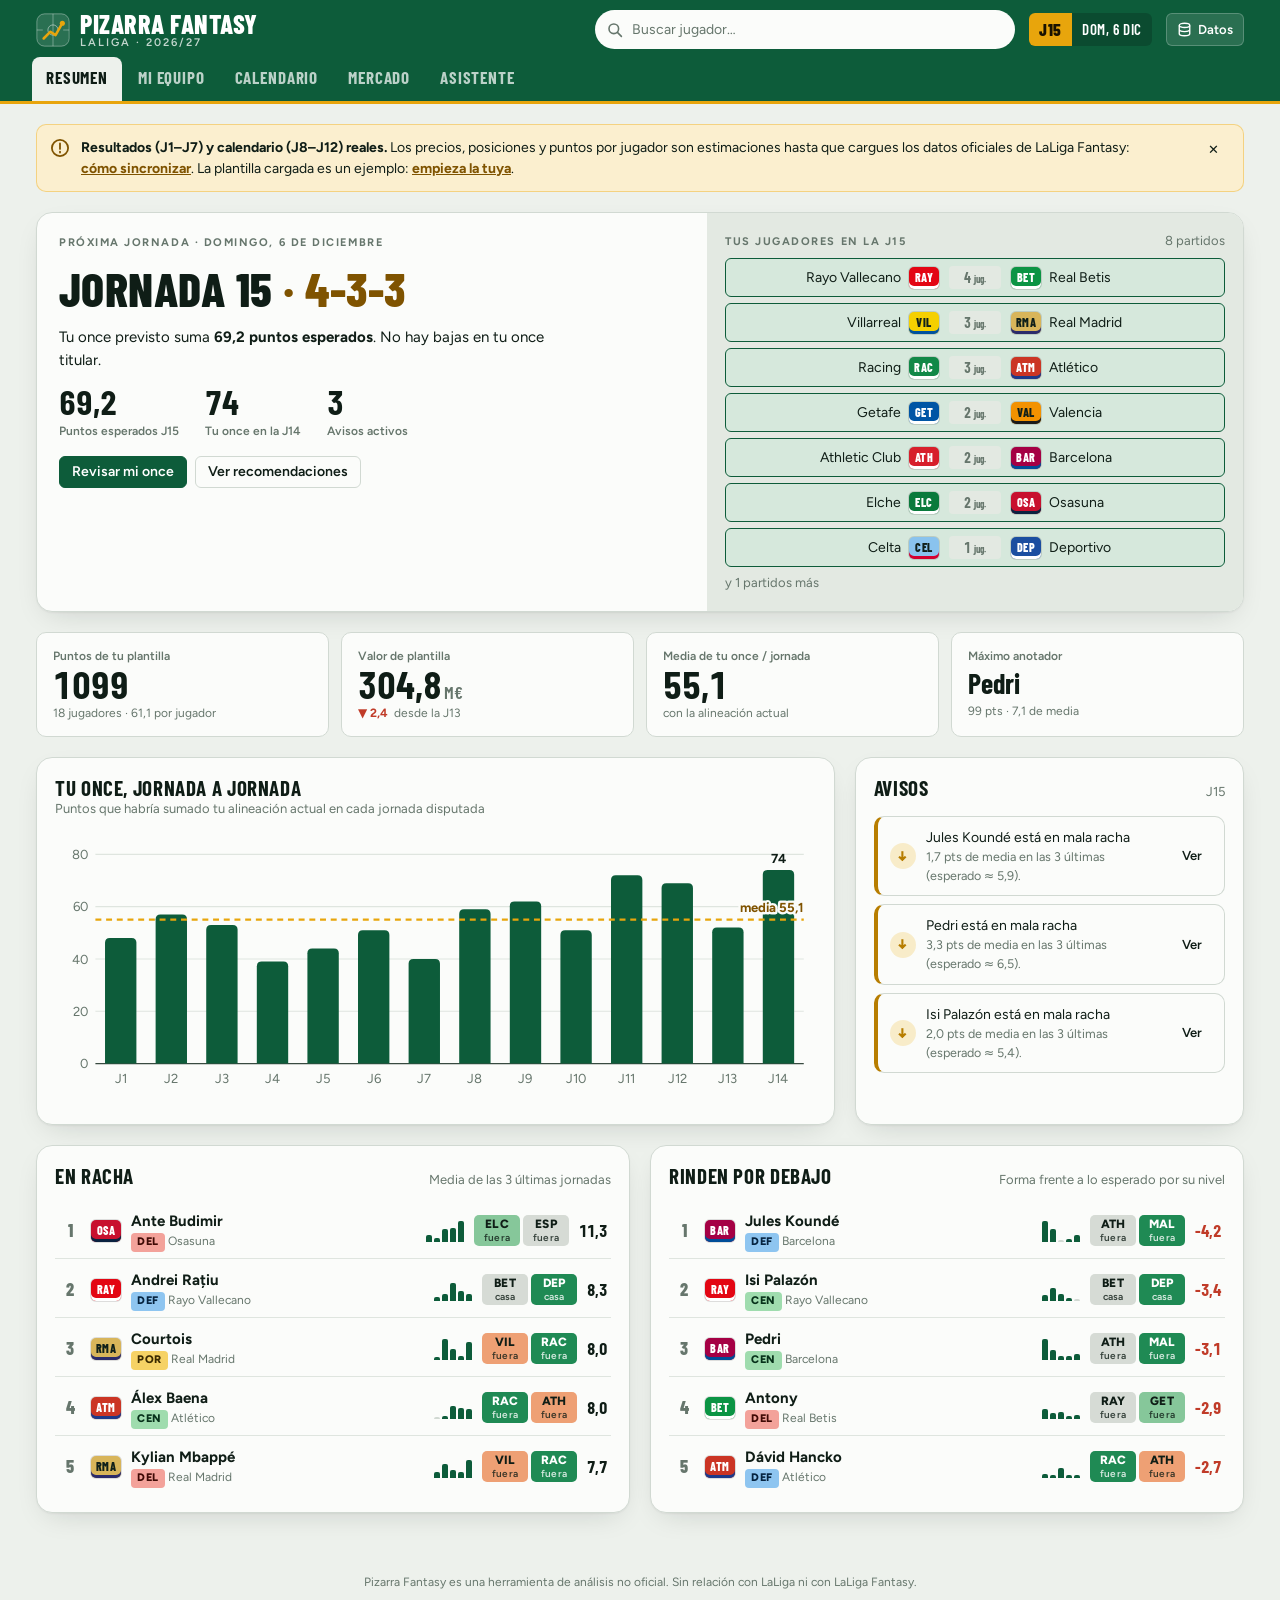
==== commit 965afa88: "Sincronizador con LaLiga Fantasy, calendario real y jornada 8 - sincronizar.py (+ .bat): descarga pr" ====
--- a/fantasy/index.html
+++ b/fantasy/index.html
@@ -47,6 +47,8 @@
   <dialog id="modal" aria-label="Detalle"></dialog>
 
   <script src="data.js"></script>
+  <!-- Generado por sincronizar.py (opcional) -->
+  <script src="datos-oficiales.js"></script>
   <script src="app.js"></script>
 </body>
 </html>
--- a/fantasy/app.css
+++ b/fantasy/app.css
@@ -494,3 +494,6 @@
 .add-panel-foot { grid-column: 1 / -1; display: flex; justify-content: space-between; gap: 10px; flex-wrap: wrap; font-size: 13px; }
 @media (max-width: 760px) { .add-panel { grid-template-columns: 1fr; } }
 kbd { font-family: ui-monospace, Menlo, monospace; font-size: 11px; padding: 1px 5px; border: 1px solid var(--line); border-bottom-width: 2px; border-radius: 4px; background: var(--surface-2); color: var(--ink); }
+
+.steps { margin: 0; padding-left: 20px; display: grid; gap: 6px; font-size: 14px; }
+code { font-family: ui-monospace, Menlo, monospace; font-size: .88em; background: var(--surface-2); padding: 1px 5px; border-radius: 4px; }
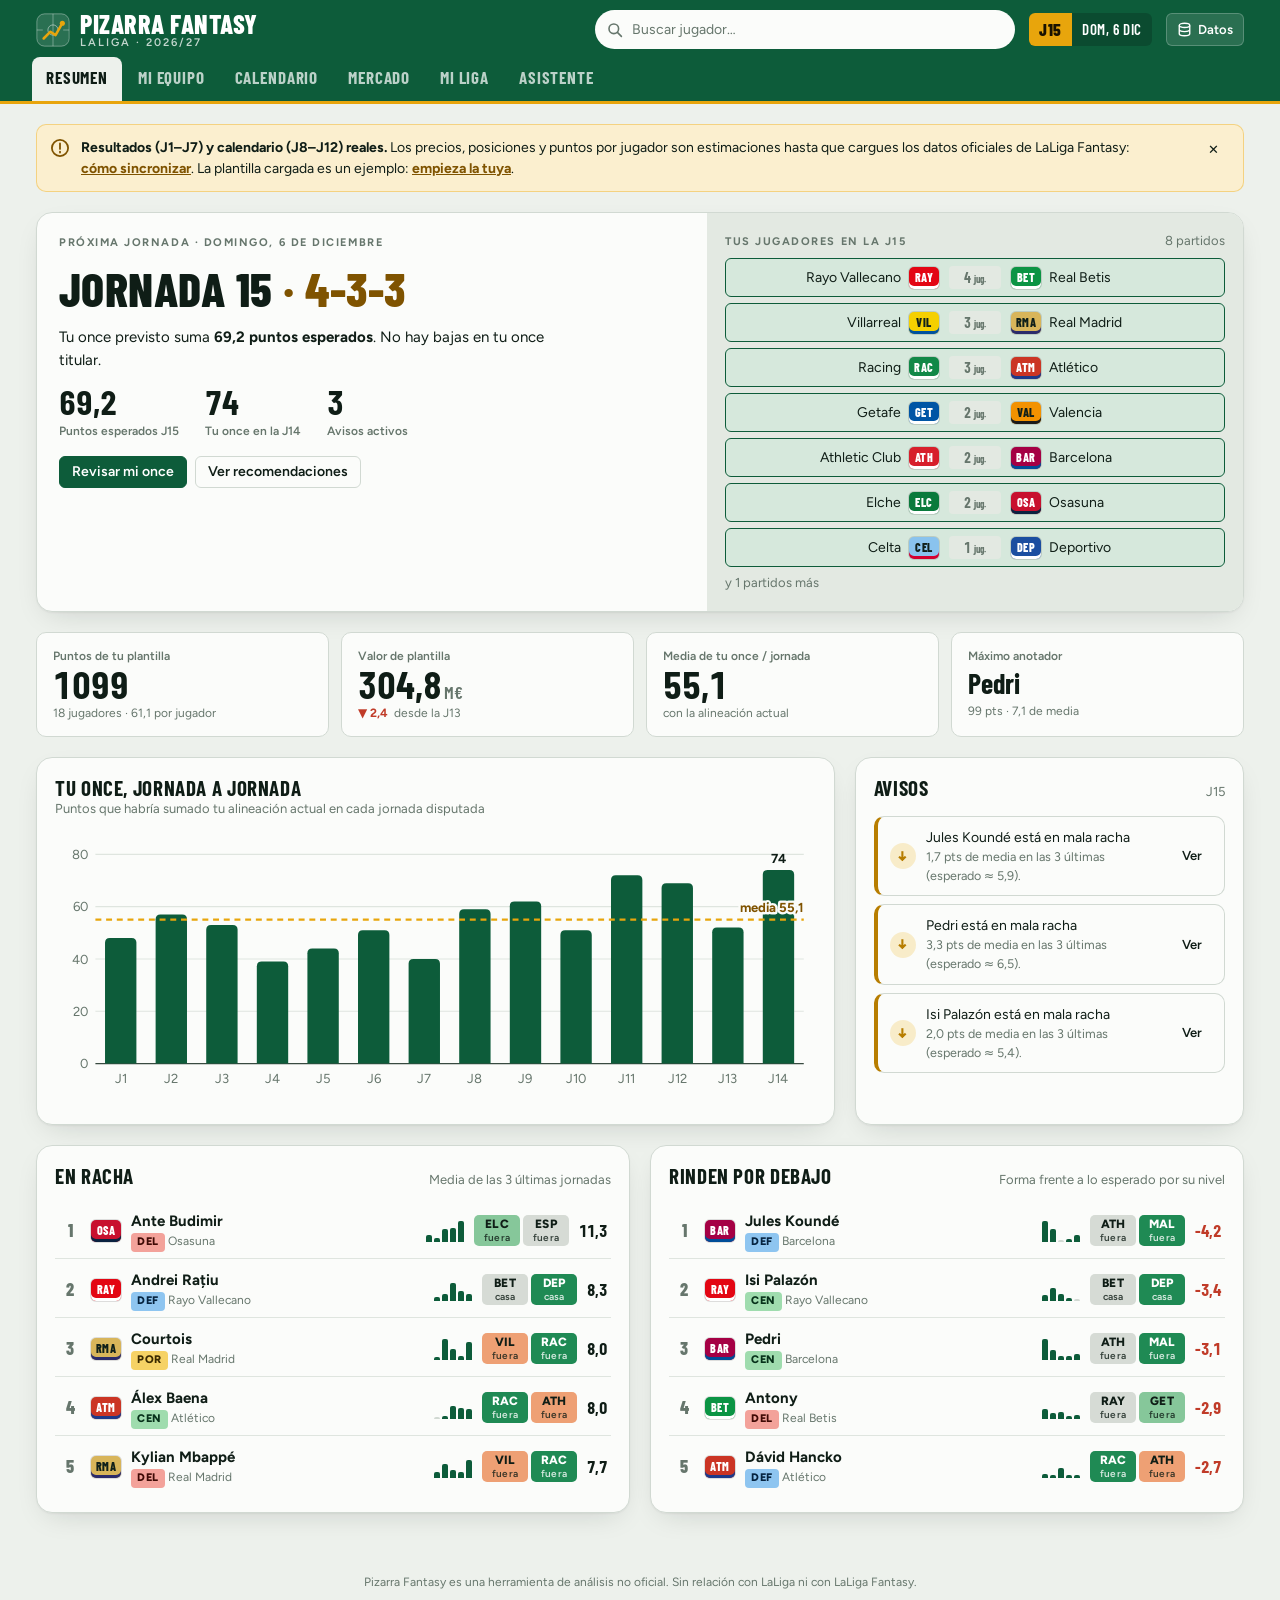
==== commit 29c59754: "Modo liga privada: mercado del día, rivales y cláusulas - sincronizar.py --liga (sincronizar-liga.ba" ====
--- a/fantasy/index.html
+++ b/fantasy/index.html
@@ -36,6 +36,7 @@
         <button class="tab" role="tab" data-tab="equipo">Mi equipo</button>
         <button class="tab" role="tab" data-tab="calendario">Calendario</button>
         <button class="tab" role="tab" data-tab="mercado">Mercado</button>
+        <button class="tab" role="tab" data-tab="liga">Mi liga</button>
         <button class="tab" role="tab" data-tab="asistente">Asistente</button>
       </nav>
     </div>
@@ -49,6 +50,7 @@
   <script src="data.js"></script>
   <!-- Generado por sincronizar.py (opcional) -->
   <script src="datos-oficiales.js"></script>
+  <script src="datos-liga.js"></script>
   <script src="app.js"></script>
 </body>
 </html>
--- a/fantasy/app.css
+++ b/fantasy/app.css
@@ -322,6 +322,8 @@
   .slot .jersey, .slot.empty .ghost { width: 36px; height: 36px; }
   .slot-name { font-size: 10.5px; padding: 1px 4px; }
   .slot-alert { margin-left: 24px; }
+  .slot { padding: 2px; }
+  .slot-opp, .slot-xp { font-size: 10px; padding: 0 3px; }
 }
 .bench { display: grid; gap: 6px; }
 .bench-item {
@@ -497,3 +499,24 @@
 
 .steps { margin: 0; padding-left: 20px; display: grid; gap: 6px; font-size: 14px; }
 code { font-family: ui-monospace, Menlo, monospace; font-size: .88em; background: var(--surface-2); padding: 1px 5px; border-radius: 4px; }
+
+.chip-prem { border-color: var(--accent); }
+.chip-prem::before { content: "★ "; color: var(--accent-ink); }
+.chip-prem[aria-pressed="true"]::before { color: var(--accent); }
+.prem-toggle { display: inline-flex; align-items: center; gap: 8px; flex-wrap: wrap; margin-top: 8px; font-size: 13px; font-weight: 600; color: var(--ink-2); cursor: pointer; }
+.prem-toggle input { width: 16px; height: 16px; accent-color: var(--brand); }
+.prem-badge { font-size: 11px; font-weight: 800; letter-spacing: .04em; color: var(--accent-ink); background: var(--accent-soft); padding: 2px 8px; border-radius: 999px; }
+
+/* ---------- Mi liga ---------- */
+.league-teams { display: grid; gap: 6px; }
+.lteam { border: 1px solid var(--line); border-radius: var(--r-md); background: var(--surface); }
+.lteam.mine { border-color: var(--brand); background: color-mix(in srgb, var(--brand-soft) 50%, var(--surface)); }
+.lteam summary { display: grid; grid-template-columns: 28px minmax(0, 1fr) auto; gap: 10px; align-items: center; padding: 10px 12px; cursor: pointer; list-style: none; }
+.lteam summary::-webkit-details-marker { display: none; }
+.lteam summary::after { content: "▾"; grid-column: 3; justify-self: end; color: var(--muted); display: none; }
+.lteam-name { font-weight: 700; min-width: 0; overflow: hidden; text-overflow: ellipsis; white-space: nowrap; }
+.lteam-stats { display: grid; justify-items: end; font-size: 12px; color: var(--muted); line-height: 1.3; }
+.lteam-stats b { color: var(--ink); font-size: 14px; }
+.lteam-body { padding: 0 12px 12px; display: grid; gap: 10px; justify-items: start; }
+.lteam-body .table-wrap { width: 100%; }
+p.notice { display: block; }
